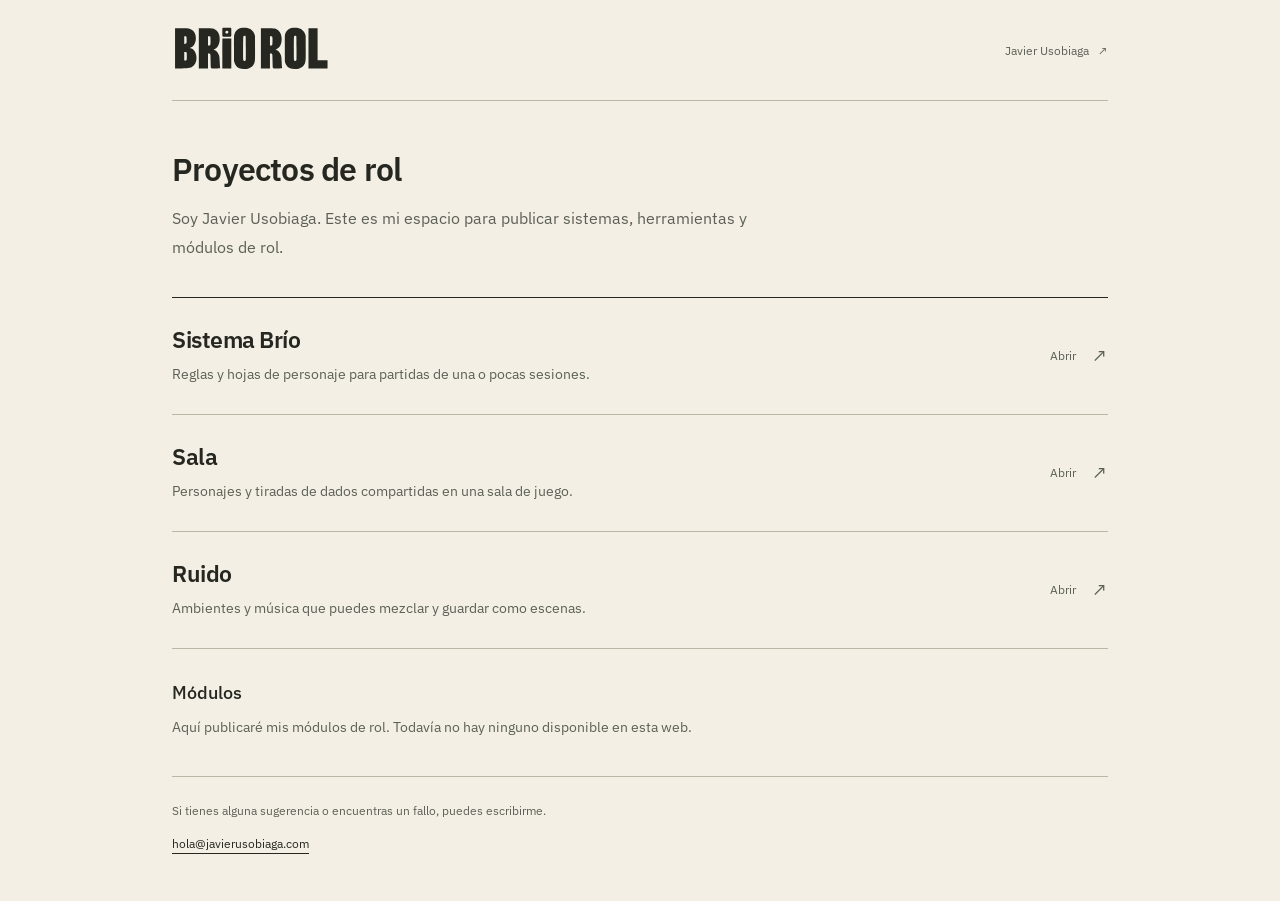
==== index.html @ 76bad71b "Simplify project landing and show Sistema rules design" ====
<!doctype html>
<html lang="es"><head><meta charset="utf-8"><meta name="viewport" content="width=device-width,initial-scale=1"><meta name="description" content="Los proyectos de rol de Javier Usobiaga: Sistema Brío, Sala, Ruido y futuros módulos."><meta name="theme-color" content="#f3efe4"><title>Brío Rol — Proyectos de Javier Usobiaga</title><link rel="icon" href="assets/mark.svg"><link rel="stylesheet" href="assets/styles.css"><link rel="stylesheet" href="assets/landing.css"></head>
<body><a class="skip-link" href="#contenido">Saltar al contenido</a><div class="directory-shell">
<header class="directory-header"><a href="./" aria-label="Brío Rol, inicio"><img src="assets/briorol.svg" alt="Brío Rol" width="156" height="52"></a><a href="https://javierusobiaga.com/">Javier Usobiaga <span aria-hidden="true">↗</span></a></header>
<main id="contenido"><div class="directory-intro"><h1>Proyectos de rol</h1><p>Soy Javier Usobiaga. Este es mi espacio para publicar sistemas, herramientas y módulos de rol.</p></div>
<ul class="project-index" aria-label="Proyectos disponibles">
<li><a href="https://sistemabrio.com/"><div><h2>Sistema Brío</h2><p>Reglas y hojas de personaje para partidas de una o pocas sesiones.</p></div><span class="directory-open">Abrir <span aria-hidden="true">↗</span></span></a></li>
<li><a href="https://online.sistemabrio.com/"><div><h2>Sala</h2><p>Personajes y tiradas de dados compartidas en una sala de juego.</p></div><span class="directory-open">Abrir <span aria-hidden="true">↗</span></span></a></li>
<li><a href="https://ruido.briorol.com/"><div><h2>Ruido</h2><p>Ambientes y música que puedes mezclar y guardar como escenas.</p></div><span class="directory-open">Abrir <span aria-hidden="true">↗</span></span></a></li>
</ul>
<section class="directory-modules" aria-labelledby="modules-title"><h2 id="modules-title">Módulos</h2><p>Aquí publicaré mis módulos de rol. Todavía no hay ninguno disponible en esta web.</p></section>
</main><footer class="directory-footer"><p>Si tienes alguna sugerencia o encuentras un fallo, puedes escribirme.</p><a href="mailto:hola@javierusobiaga.com">hola@javierusobiaga.com</a></footer>
</div></body></html>
---- assets/styles.css ----
@font-face{font-family:Barlow Condensed;src:url('./fonts/BarlowCondensed-Bold.ttf') format('truetype');font-weight:700;font-style:normal;font-display:swap}
@font-face{font-family:IBM Plex Sans;src:url('./fonts/IBMPlexSans-Variable.ttf') format('truetype');font-weight:100 900;font-style:normal;font-display:swap}
:root{--paper:#f3efe4;--ink:#252720;--muted:#5c6056;--accent:#b43824;--line:#b8b8a7;--green:#e1e5d9;--rose:#eedbd0;--gold:#e9d9ae;--font-text:'IBM Plex Sans',Arial,sans-serif;--font-display:'Barlow Condensed','Arial Narrow',sans-serif}
*{box-sizing:border-box}html{scroll-behavior:smooth;scroll-padding-top:24px}body{margin:0;background:var(--paper);color:var(--ink);font-family:var(--font-text);font-size:16px;line-height:1.6;-webkit-font-smoothing:antialiased}a{color:inherit;text-decoration-thickness:1px;text-underline-offset:5px}a:hover{color:var(--accent)}a:focus-visible,button:focus-visible{outline:3px solid var(--accent);outline-offset:5px}img{max-width:100%;height:auto;display:block}button{font:inherit}h1,h2,h3,p,figure,ul{margin:0}h1,h2,h3{font-family:var(--font-display);font-weight:700;line-height:1.1}section[id]{scroll-margin-top:20px}.site-shell{max-width:1440px;margin:auto;padding:0 64px}.skip-link{position:fixed;top:8px;left:16px;transform:translateY(-180%);background:var(--ink);color:var(--paper);padding:12px 20px;z-index:10}.skip-link:focus{transform:translateY(0)}.eyebrow{font-size:11px;line-height:1.5;font-weight:600;letter-spacing:.11em;text-transform:uppercase}.text-link{display:inline-flex;align-items:center;justify-content:space-between;gap:24px;min-height:44px;font-size:14px;font-weight:500;text-decoration:none;border-bottom:1px solid currentColor;padding:5px 0}.text-link span{font-size:22px;line-height:1}.site-footer{display:flex;align-items:center;gap:24px;padding:23px 0 30px;border-top:1px solid var(--ink);font-size:11px;color:var(--muted)}.site-footer>a:last-child{margin-left:auto;text-decoration:none}.site-footer>a:last-child:hover{text-decoration:underline}
@media(max-width:1100px){.site-shell{padding:0 38px}}
@media(max-width:760px){.site-shell{padding:0 22px}.eyebrow{font-size:10px}.site-footer{flex-wrap:wrap;gap:12px 18px;padding-bottom:24px}.site-footer>a:last-child{margin-left:0;width:100%;padding:4px 0;font-size:10px}}
@media(prefers-reduced-motion:reduce){html{scroll-behavior:auto}}
@media print{body{background:white}.site-shell{padding:0}.site-footer{break-inside:avoid}}
---- assets/landing.css ----
.directory-shell{max-width:1032px;padding:0 48px;margin:auto}.directory-header{display:flex;justify-content:space-between;align-items:center;gap:25px;padding:24px 0;border-bottom:1px solid var(--line)}.directory-header>a{display:flex;align-items:center;min-height:44px;gap:9px;font-size:12px;text-decoration:none}.directory-header img{width:156px;height:auto}.directory-header>a:last-child{color:var(--muted)}.directory-header>a:hover{color:var(--accent)}.directory-intro{padding:48px 0 35px}.directory-intro h1{font-family:var(--font-text);font-size:32px;font-weight:600;line-height:1.25;letter-spacing:-.025em}.directory-intro p{font-size:16px;line-height:1.8;max-width:610px;margin-top:15px;color:var(--muted)}.project-index{list-style:none;padding:0;border-top:1px solid var(--ink)}.project-index li{border-bottom:1px solid var(--line)}.project-index a{display:flex;align-items:center;justify-content:space-between;gap:36px;padding:27px 0;text-decoration:none}.project-index h2{font-family:var(--font-text);font-size:23px;font-weight:600;line-height:1.3;letter-spacing:-.02em}.project-index p{font-size:14px;line-height:1.8;color:var(--muted);margin-top:7px;max-width:660px}.directory-open{flex:none;display:inline-flex;align-items:center;gap:16px;font-size:12px;color:var(--muted)}.directory-open>span{font-size:19px}.project-index a:hover h2{text-decoration:underline;text-underline-offset:5px}.directory-modules{padding:31px 0 36px}.directory-modules h2{font-family:var(--font-text);font-size:18px;font-weight:500;line-height:1.4}.directory-modules p{font-size:14px;line-height:1.8;color:var(--muted);margin-top:10px;max-width:600px}.directory-footer{padding:23px 0 35px;border-top:1px solid var(--line);font-size:12px;line-height:1.8;color:var(--muted)}.directory-footer a{display:inline-flex;align-items:center;min-height:44px;color:var(--ink)}
@media(max-width:760px){.directory-shell{padding:0 23px}.directory-header{padding:17px 0;gap:16px}.directory-header img{width:132px}.directory-header>a:last-child{font-size:10px;gap:5px}.directory-intro{padding:32px 0 27px}.directory-intro h1{font-size:29px}.directory-intro p{font-size:15px;line-height:1.75;margin-top:12px}.project-index a{gap:18px;padding:24px 0}.project-index h2{font-size:22px}.project-index p{font-size:13px;line-height:1.75}.directory-open{gap:0}.directory-open>span{display:none}.directory-modules{padding:26px 0 28px}.directory-modules h2{font-size:17px}.directory-modules p{font-size:13px}.directory-footer{font-size:11px;padding-bottom:25px}}
@media(max-width:350px){.directory-shell{padding:0 18px}.directory-header img{width:119px}.directory-header>a:last-child{font-size:9px}.directory-intro h1{font-size:27px}}
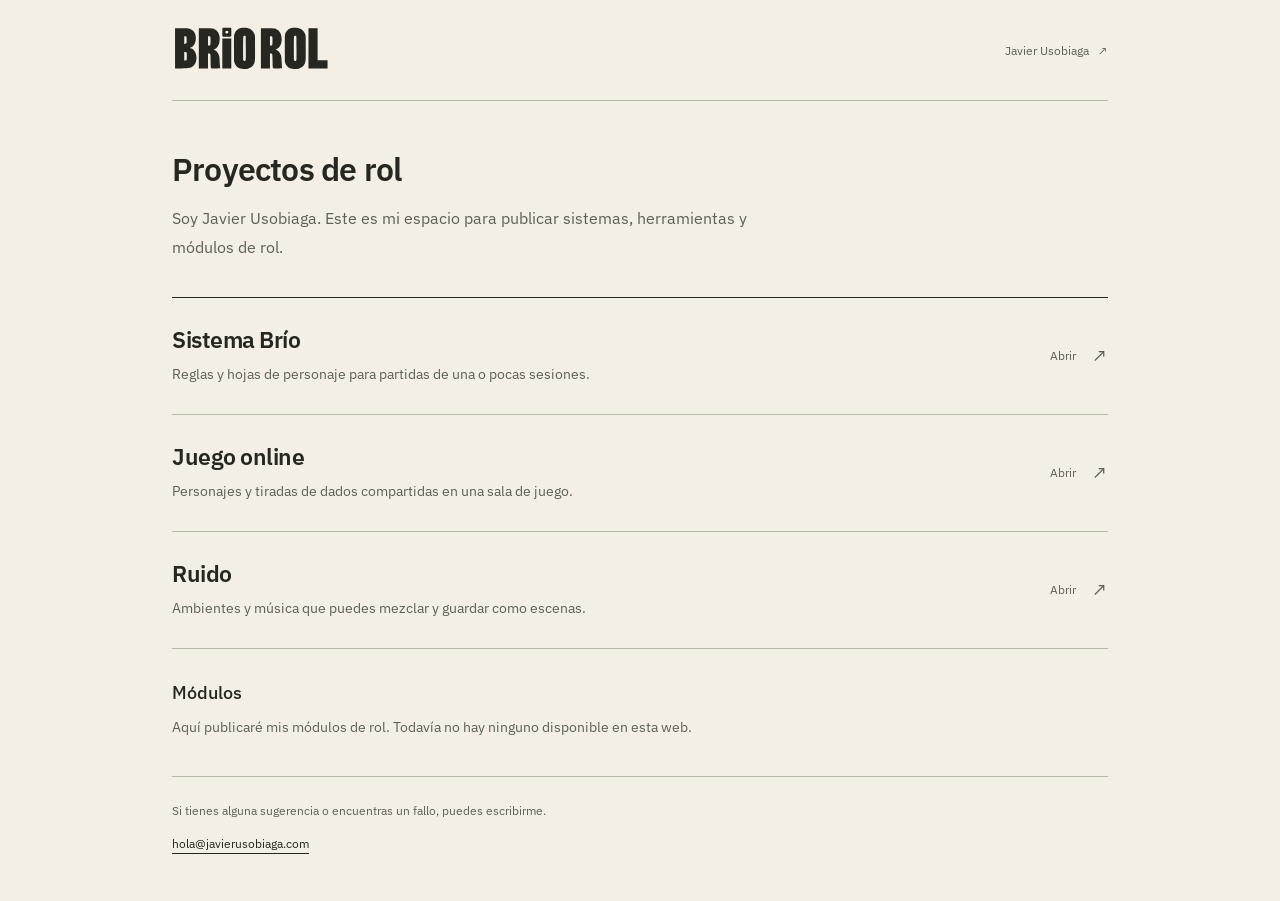
==== commit 2f5a098c: "Publish temporary Brío Rol project landing" ====
--- a/index.html
+++ b/index.html
@@ -1,11 +1,11 @@
 <!doctype html>
-<html lang="es"><head><meta charset="utf-8"><meta name="viewport" content="width=device-width,initial-scale=1"><meta name="description" content="Los proyectos de rol de Javier Usobiaga: Sistema Brío, Sala, Ruido y futuros módulos."><meta name="theme-color" content="#f3efe4"><title>Brío Rol — Proyectos de Javier Usobiaga</title><link rel="icon" href="assets/mark.svg"><link rel="stylesheet" href="assets/styles.css"><link rel="stylesheet" href="assets/landing.css"></head>
+<html lang="es"><head><meta charset="utf-8"><meta name="viewport" content="width=device-width,initial-scale=1"><meta name="description" content="Los proyectos de rol de Javier Usobiaga: Sistema Brío, juego online, Ruido y futuros módulos."><link rel="canonical" href="https://briorol.com/"><meta name="theme-color" content="#f3efe4"><title>Brío Rol — Proyectos de Javier Usobiaga</title><link rel="icon" href="assets/mark.svg"><link rel="stylesheet" href="assets/styles.css"><link rel="stylesheet" href="assets/landing.css"></head>
 <body><a class="skip-link" href="#contenido">Saltar al contenido</a><div class="directory-shell">
 <header class="directory-header"><a href="./" aria-label="Brío Rol, inicio"><img src="assets/briorol.svg" alt="Brío Rol" width="156" height="52"></a><a href="https://javierusobiaga.com/">Javier Usobiaga <span aria-hidden="true">↗</span></a></header>
 <main id="contenido"><div class="directory-intro"><h1>Proyectos de rol</h1><p>Soy Javier Usobiaga. Este es mi espacio para publicar sistemas, herramientas y módulos de rol.</p></div>
 <ul class="project-index" aria-label="Proyectos disponibles">
 <li><a href="https://sistemabrio.com/"><div><h2>Sistema Brío</h2><p>Reglas y hojas de personaje para partidas de una o pocas sesiones.</p></div><span class="directory-open">Abrir <span aria-hidden="true">↗</span></span></a></li>
-<li><a href="https://online.sistemabrio.com/"><div><h2>Sala</h2><p>Personajes y tiradas de dados compartidas en una sala de juego.</p></div><span class="directory-open">Abrir <span aria-hidden="true">↗</span></span></a></li>
+<li><a href="https://online.sistemabrio.com/"><div><h2>Juego online</h2><p>Personajes y tiradas de dados compartidas en una sala de juego.</p></div><span class="directory-open">Abrir <span aria-hidden="true">↗</span></span></a></li>
 <li><a href="https://ruido.briorol.com/"><div><h2>Ruido</h2><p>Ambientes y música que puedes mezclar y guardar como escenas.</p></div><span class="directory-open">Abrir <span aria-hidden="true">↗</span></span></a></li>
 </ul>
 <section class="directory-modules" aria-labelledby="modules-title"><h2 id="modules-title">Módulos</h2><p>Aquí publicaré mis módulos de rol. Todavía no hay ninguno disponible en esta web.</p></section>
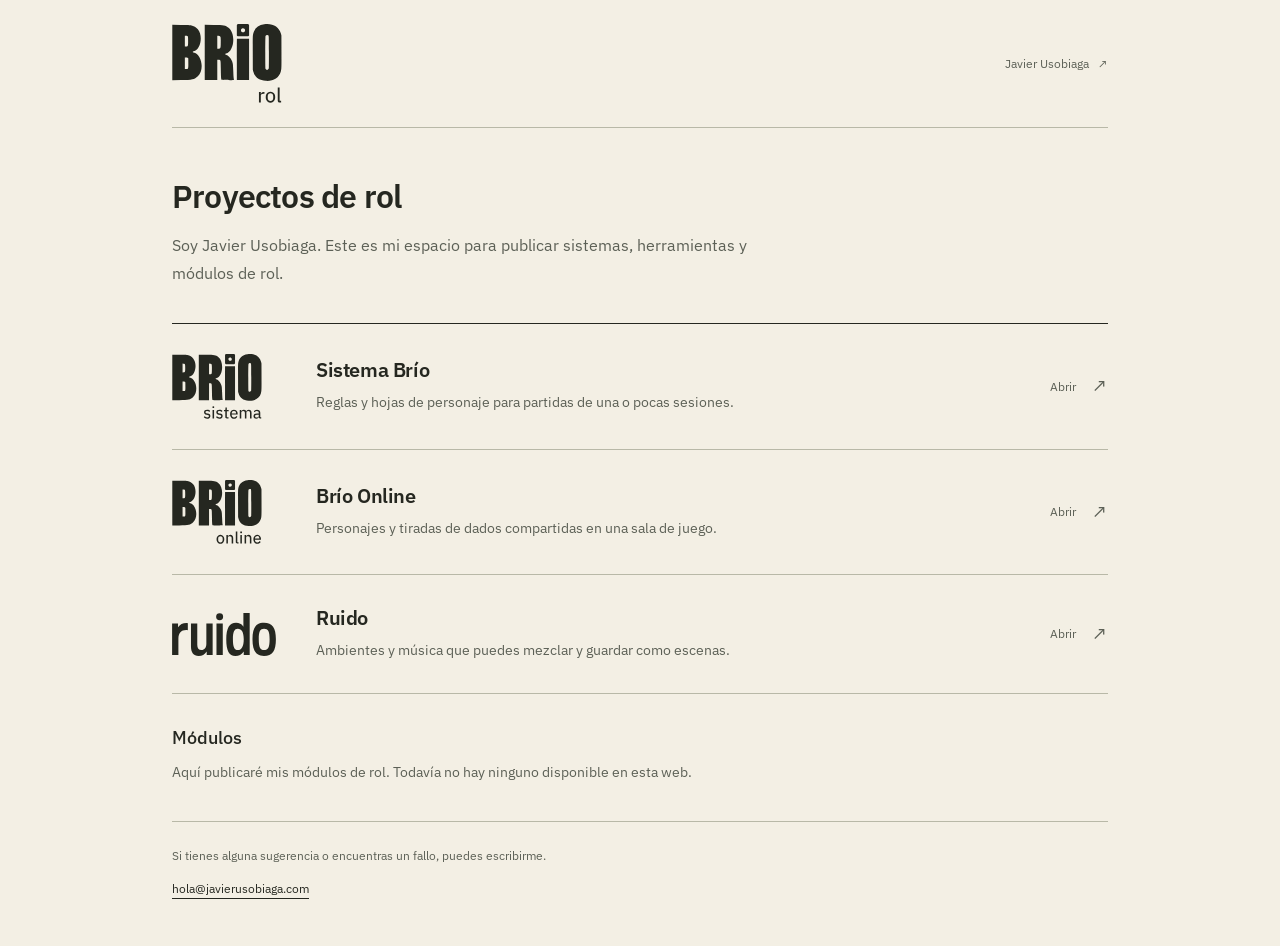
==== commit cc3f9f66: "Apply Brío family logos to the project directory" ====
--- a/index.html
+++ b/index.html
@@ -1,12 +1,12 @@
 <!doctype html>
 <html lang="es"><head><meta charset="utf-8"><meta name="viewport" content="width=device-width,initial-scale=1"><meta name="description" content="Los proyectos de rol de Javier Usobiaga: Sistema Brío, juego online, Ruido y futuros módulos."><link rel="canonical" href="https://briorol.com/"><meta name="theme-color" content="#f3efe4"><title>Brío Rol — Proyectos de Javier Usobiaga</title><link rel="icon" href="assets/mark.svg"><link rel="stylesheet" href="assets/styles.css"><link rel="stylesheet" href="assets/landing.css"></head>
 <body><a class="skip-link" href="#contenido">Saltar al contenido</a><div class="directory-shell">
-<header class="directory-header"><a href="./" aria-label="Brío Rol, inicio"><img src="assets/briorol.svg" alt="Brío Rol" width="156" height="52"></a><a href="https://javierusobiaga.com/">Javier Usobiaga <span aria-hidden="true">↗</span></a></header>
+<header class="directory-header"><a href="./" aria-label="Brío Rol, inicio"><img src="assets/brio-rol.svg" alt="Brío Rol" width="110" height="79"></a><a href="https://javierusobiaga.com/">Javier Usobiaga <span aria-hidden="true">↗</span></a></header>
 <main id="contenido"><div class="directory-intro"><h1>Proyectos de rol</h1><p>Soy Javier Usobiaga. Este es mi espacio para publicar sistemas, herramientas y módulos de rol.</p></div>
 <ul class="project-index" aria-label="Proyectos disponibles">
-<li><a href="https://sistemabrio.com/"><div><h2>Sistema Brío</h2><p>Reglas y hojas de personaje para partidas de una o pocas sesiones.</p></div><span class="directory-open">Abrir <span aria-hidden="true">↗</span></span></a></li>
-<li><a href="https://online.sistemabrio.com/"><div><h2>Juego online</h2><p>Personajes y tiradas de dados compartidas en una sala de juego.</p></div><span class="directory-open">Abrir <span aria-hidden="true">↗</span></span></a></li>
-<li><a href="https://ruido.briorol.com/"><div><h2>Ruido</h2><p>Ambientes y música que puedes mezclar y guardar como escenas.</p></div><span class="directory-open">Abrir <span aria-hidden="true">↗</span></span></a></li>
+<li><a href="https://sistema.briorol.com/"><img class="project-logo project-logo--brio" src="assets/brio-sistema.svg" alt="" width="100" height="72"><div><h2>Sistema Brío</h2><p>Reglas y hojas de personaje para partidas de una o pocas sesiones.</p></div><span class="directory-open">Abrir <span aria-hidden="true">↗</span></span></a></li>
+<li><a href="https://online.briorol.com/"><img class="project-logo project-logo--brio" src="assets/brio-online.svg" alt="" width="100" height="72"><div><h2>Brío Online</h2><p>Personajes y tiradas de dados compartidas en una sala de juego.</p></div><span class="directory-open">Abrir <span aria-hidden="true">↗</span></span></a></li>
+<li><a href="https://ruido.briorol.com/"><img class="project-logo project-logo--ruido" src="assets/ruido.svg" alt="" width="100" height="40"><div><h2>Ruido</h2><p>Ambientes y música que puedes mezclar y guardar como escenas.</p></div><span class="directory-open">Abrir <span aria-hidden="true">↗</span></span></a></li>
 </ul>
 <section class="directory-modules" aria-labelledby="modules-title"><h2 id="modules-title">Módulos</h2><p>Aquí publicaré mis módulos de rol. Todavía no hay ninguno disponible en esta web.</p></section>
 </main><footer class="directory-footer"><p>Si tienes alguna sugerencia o encuentras un fallo, puedes escribirme.</p><a href="mailto:hola@javierusobiaga.com">hola@javierusobiaga.com</a></footer>
--- a/assets/landing.css
+++ b/assets/landing.css
@@ -1,3 +1,11 @@
-.directory-shell{max-width:1032px;padding:0 48px;margin:auto}.directory-header{display:flex;justify-content:space-between;align-items:center;gap:25px;padding:24px 0;border-bottom:1px solid var(--line)}.directory-header>a{display:flex;align-items:center;min-height:44px;gap:9px;font-size:12px;text-decoration:none}.directory-header img{width:156px;height:auto}.directory-header>a:last-child{color:var(--muted)}.directory-header>a:hover{color:var(--accent)}.directory-intro{padding:48px 0 35px}.directory-intro h1{font-family:var(--font-text);font-size:32px;font-weight:600;line-height:1.25;letter-spacing:-.025em}.directory-intro p{font-size:16px;line-height:1.8;max-width:610px;margin-top:15px;color:var(--muted)}.project-index{list-style:none;padding:0;border-top:1px solid var(--ink)}.project-index li{border-bottom:1px solid var(--line)}.project-index a{display:flex;align-items:center;justify-content:space-between;gap:36px;padding:27px 0;text-decoration:none}.project-index h2{font-family:var(--font-text);font-size:23px;font-weight:600;line-height:1.3;letter-spacing:-.02em}.project-index p{font-size:14px;line-height:1.8;color:var(--muted);margin-top:7px;max-width:660px}.directory-open{flex:none;display:inline-flex;align-items:center;gap:16px;font-size:12px;color:var(--muted)}.directory-open>span{font-size:19px}.project-index a:hover h2{text-decoration:underline;text-underline-offset:5px}.directory-modules{padding:31px 0 36px}.directory-modules h2{font-family:var(--font-text);font-size:18px;font-weight:500;line-height:1.4}.directory-modules p{font-size:14px;line-height:1.8;color:var(--muted);margin-top:10px;max-width:600px}.directory-footer{padding:23px 0 35px;border-top:1px solid var(--line);font-size:12px;line-height:1.8;color:var(--muted)}.directory-footer a{display:inline-flex;align-items:center;min-height:44px;color:var(--ink)}
-@media(max-width:760px){.directory-shell{padding:0 23px}.directory-header{padding:17px 0;gap:16px}.directory-header img{width:132px}.directory-header>a:last-child{font-size:10px;gap:5px}.directory-intro{padding:32px 0 27px}.directory-intro h1{font-size:29px}.directory-intro p{font-size:15px;line-height:1.75;margin-top:12px}.project-index a{gap:18px;padding:24px 0}.project-index h2{font-size:22px}.project-index p{font-size:13px;line-height:1.75}.directory-open{gap:0}.directory-open>span{display:none}.directory-modules{padding:26px 0 28px}.directory-modules h2{font-size:17px}.directory-modules p{font-size:13px}.directory-footer{font-size:11px;padding-bottom:25px}}
-@media(max-width:350px){.directory-shell{padding:0 18px}.directory-header img{width:119px}.directory-header>a:last-child{font-size:9px}.directory-intro h1{font-size:27px}}
+.directory-shell{max-width:1032px;padding:0 48px;margin:auto}.directory-header{display:flex;justify-content:space-between;align-items:center;gap:25px;padding:24px 0;border-bottom:1px solid var(--line)}.directory-header>a{display:flex;align-items:center;min-height:44px;gap:9px;font-size:12px;text-decoration:none}.directory-header img{width:110px;height:auto}.directory-header>a:last-child{color:var(--muted)}.directory-header>a:hover{color:var(--accent)}.directory-intro{padding:48px 0 35px}.directory-intro h1{font-family:var(--font-text);font-size:32px;font-weight:600;line-height:1.25;letter-spacing:-.025em}.directory-intro p{font-size:16px;line-height:1.8;max-width:610px;margin-top:15px;color:var(--muted)}.project-index{list-style:none;padding:0;border-top:1px solid var(--ink)}.project-index li{border-bottom:1px solid var(--line)}.project-index a{display:flex;align-items:center;justify-content:space-between;gap:36px;padding:27px 0;text-decoration:none}.project-index h2{font-family:var(--font-text);font-size:23px;font-weight:600;line-height:1.3;letter-spacing:-.02em}.project-index p{font-size:14px;line-height:1.8;color:var(--muted);margin-top:7px;max-width:660px}.directory-open{flex:none;display:inline-flex;align-items:center;gap:16px;font-size:12px;color:var(--muted)}.directory-open>span{font-size:19px}.project-index a:hover h2{text-decoration:underline;text-underline-offset:5px}.directory-modules{padding:31px 0 36px}.directory-modules h2{font-family:var(--font-text);font-size:18px;font-weight:500;line-height:1.4}.directory-modules p{font-size:14px;line-height:1.8;color:var(--muted);margin-top:10px;max-width:600px}.directory-footer{padding:23px 0 35px;border-top:1px solid var(--line);font-size:12px;line-height:1.8;color:var(--muted)}.directory-footer a{display:inline-flex;align-items:center;min-height:44px;color:var(--ink)}
+@media(max-width:760px){.directory-shell{padding:0 23px}.directory-header{padding:17px 0;gap:16px}.directory-header img{width:90px}.directory-header>a:last-child{font-size:10px;gap:5px}.directory-intro{padding:32px 0 27px}.directory-intro h1{font-size:29px}.directory-intro p{font-size:15px;line-height:1.75;margin-top:12px}.project-index a{gap:18px;padding:24px 0}.project-index h2{font-size:22px}.project-index p{font-size:13px;line-height:1.75}.directory-open{gap:0}.directory-open>span{display:none}.directory-modules{padding:26px 0 28px}.directory-modules h2{font-size:17px}.directory-modules p{font-size:13px}.directory-footer{font-size:11px;padding-bottom:25px}}
+@media(max-width:350px){.directory-shell{padding:0 18px}.directory-header img{width:82px}.directory-header>a:last-child{font-size:9px}.directory-intro h1{font-size:27px}}
+
+/* Shared family masters, presented at an optical rather than equal bounding-box size. */
+.project-index a{display:grid;grid-template-columns:112px minmax(0,1fr) auto;column-gap:32px;padding:30px 0}
+.project-logo{width:90px;height:auto;max-height:72px;object-fit:contain;object-position:left center}
+.project-logo--ruido{width:104px}
+.project-index h2{font-size:20px}
+@media(max-width:760px){.project-index a{grid-template-columns:80px minmax(0,1fr);gap:18px;padding:25px 0}.project-logo{width:72px;max-height:56px}.project-logo--ruido{width:80px}.directory-open{display:none}.project-index h2{font-size:19px}.project-index p{font-size:14px}}
+@media(max-width:350px){.project-index a{grid-template-columns:64px minmax(0,1fr);gap:14px}.project-logo{width:60px}.project-logo--ruido{width:64px}}
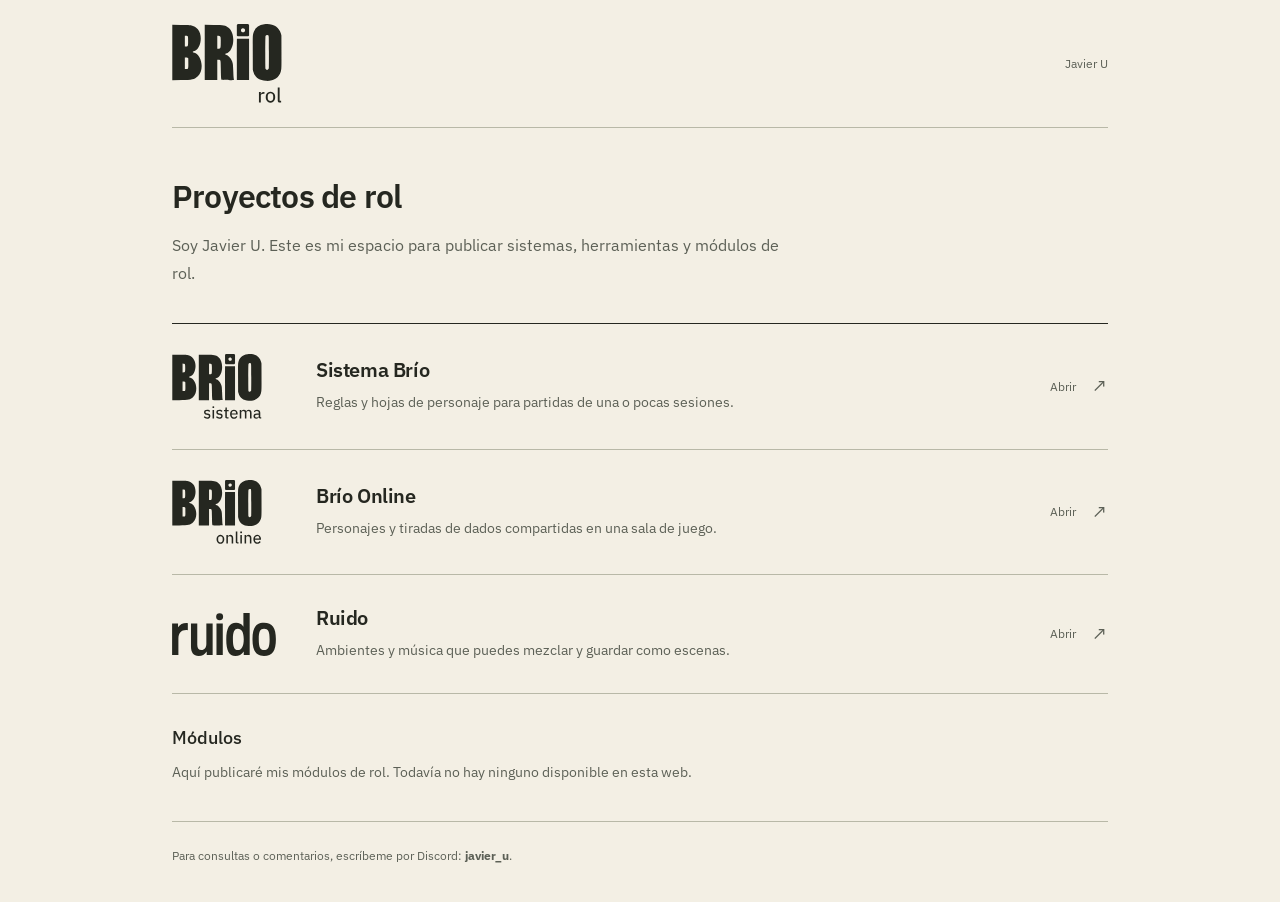
==== commit dba65bf3: "Use Javier U and Discord for public authorship" ====
--- a/index.html
+++ b/index.html
@@ -1,13 +1,13 @@
 <!doctype html>
-<html lang="es"><head><meta charset="utf-8"><meta name="viewport" content="width=device-width,initial-scale=1"><meta name="description" content="Los proyectos de rol de Javier Usobiaga: Sistema Brío, juego online, Ruido y futuros módulos."><link rel="canonical" href="https://briorol.com/"><meta name="theme-color" content="#f3efe4"><title>Brío Rol — Proyectos de Javier Usobiaga</title><link rel="icon" href="assets/mark.svg"><link rel="stylesheet" href="assets/styles.css"><link rel="stylesheet" href="assets/landing.css"></head>
+<html lang="es"><head><meta charset="utf-8"><meta name="viewport" content="width=device-width,initial-scale=1"><meta name="description" content="Los proyectos de rol de Javier U: Sistema Brío, juego online, Ruido y futuros módulos."><link rel="canonical" href="https://briorol.com/"><meta name="theme-color" content="#f3efe4"><title>Brío Rol — Proyectos de Javier U</title><link rel="icon" href="assets/mark.svg"><link rel="stylesheet" href="assets/styles.css"><link rel="stylesheet" href="assets/landing.css"></head>
 <body><a class="skip-link" href="#contenido">Saltar al contenido</a><div class="directory-shell">
-<header class="directory-header"><a href="./" aria-label="Brío Rol, inicio"><img src="assets/brio-rol.svg" alt="Brío Rol" width="110" height="79"></a><a href="https://javierusobiaga.com/">Javier Usobiaga <span aria-hidden="true">↗</span></a></header>
-<main id="contenido"><div class="directory-intro"><h1>Proyectos de rol</h1><p>Soy Javier Usobiaga. Este es mi espacio para publicar sistemas, herramientas y módulos de rol.</p></div>
+<header class="directory-header"><a href="./" aria-label="Brío Rol, inicio"><img src="assets/brio-rol.svg" alt="Brío Rol" width="110" height="79"></a><span class="directory-author">Javier U</span></header>
+<main id="contenido"><div class="directory-intro"><h1>Proyectos de rol</h1><p>Soy Javier U. Este es mi espacio para publicar sistemas, herramientas y módulos de rol.</p></div>
 <ul class="project-index" aria-label="Proyectos disponibles">
 <li><a href="https://sistema.briorol.com/"><img class="project-logo project-logo--brio" src="assets/brio-sistema.svg" alt="" width="100" height="72"><div><h2>Sistema Brío</h2><p>Reglas y hojas de personaje para partidas de una o pocas sesiones.</p></div><span class="directory-open">Abrir <span aria-hidden="true">↗</span></span></a></li>
 <li><a href="https://online.briorol.com/"><img class="project-logo project-logo--brio" src="assets/brio-online.svg" alt="" width="100" height="72"><div><h2>Brío Online</h2><p>Personajes y tiradas de dados compartidas en una sala de juego.</p></div><span class="directory-open">Abrir <span aria-hidden="true">↗</span></span></a></li>
 <li><a href="https://ruido.briorol.com/"><img class="project-logo project-logo--ruido" src="assets/ruido.svg" alt="" width="100" height="40"><div><h2>Ruido</h2><p>Ambientes y música que puedes mezclar y guardar como escenas.</p></div><span class="directory-open">Abrir <span aria-hidden="true">↗</span></span></a></li>
 </ul>
 <section class="directory-modules" aria-labelledby="modules-title"><h2 id="modules-title">Módulos</h2><p>Aquí publicaré mis módulos de rol. Todavía no hay ninguno disponible en esta web.</p></section>
-</main><footer class="directory-footer"><p>Si tienes alguna sugerencia o encuentras un fallo, puedes escribirme.</p><a href="mailto:hola@javierusobiaga.com">hola@javierusobiaga.com</a></footer>
+</main><footer class="directory-footer"><p>Para consultas o comentarios, escríbeme por Discord: <strong>javier_u</strong>.</p></footer>
 </div></body></html>
--- a/assets/landing.css
+++ b/assets/landing.css
@@ -9,3 +9,5 @@
 .project-index h2{font-size:20px}
 @media(max-width:760px){.project-index a{grid-template-columns:80px minmax(0,1fr);gap:18px;padding:25px 0}.project-logo{width:72px;max-height:56px}.project-logo--ruido{width:80px}.directory-open{display:none}.project-index h2{font-size:19px}.project-index p{font-size:14px}}
 @media(max-width:350px){.project-index a{grid-template-columns:64px minmax(0,1fr);gap:14px}.project-logo{width:60px}.project-logo--ruido{width:64px}}
+
+.directory-author{font-size:12px;color:var(--muted)}
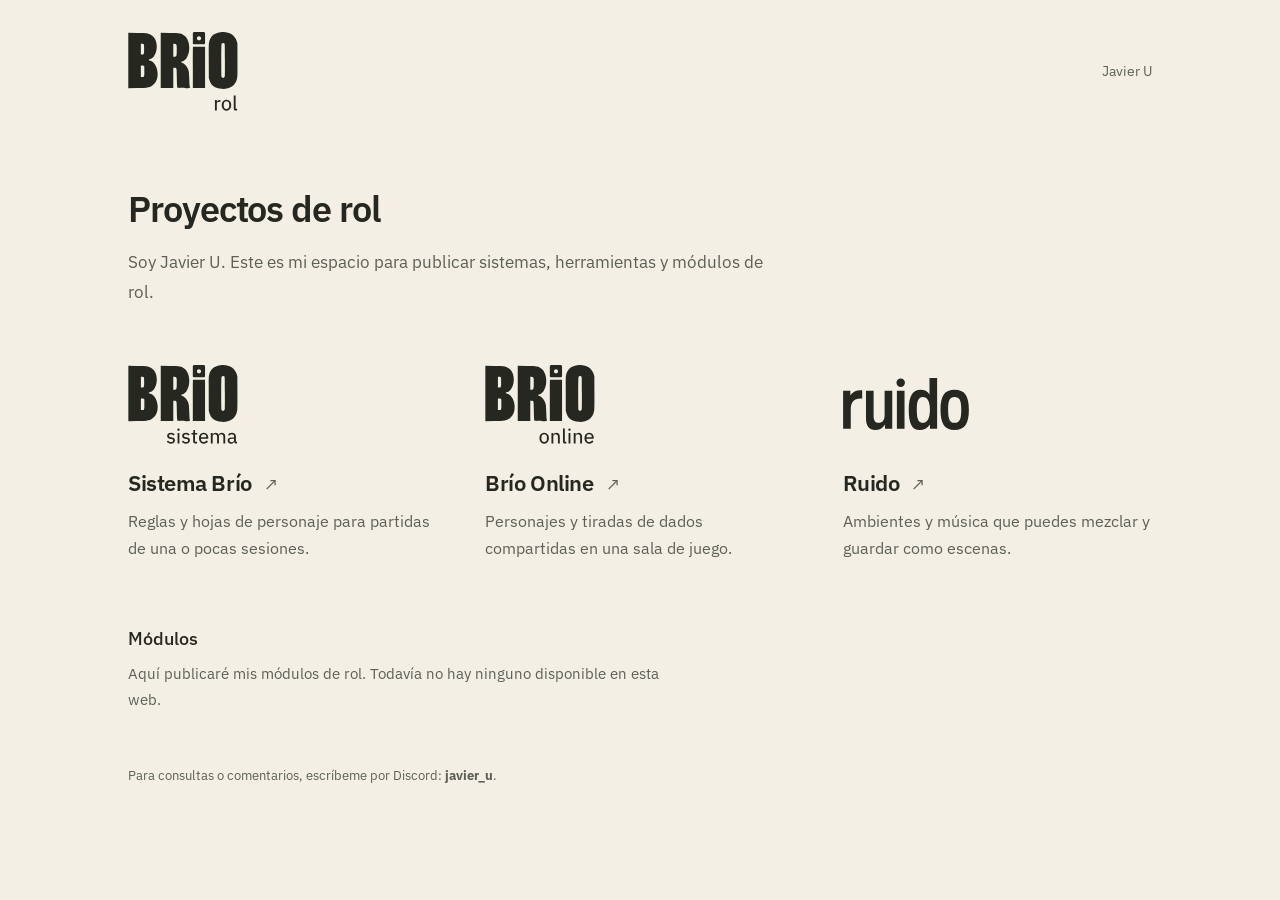
==== commit a0bcdde8: "Open up the project directory layout and remove repeated borders" ====
--- a/index.html
+++ b/index.html
@@ -4,9 +4,9 @@
 <header class="directory-header"><a href="./" aria-label="Brío Rol, inicio"><img src="assets/brio-rol.svg" alt="Brío Rol" width="110" height="79"></a><span class="directory-author">Javier U</span></header>
 <main id="contenido"><div class="directory-intro"><h1>Proyectos de rol</h1><p>Soy Javier U. Este es mi espacio para publicar sistemas, herramientas y módulos de rol.</p></div>
 <ul class="project-index" aria-label="Proyectos disponibles">
-<li><a href="https://sistema.briorol.com/"><img class="project-logo project-logo--brio" src="assets/brio-sistema.svg" alt="" width="100" height="72"><div><h2>Sistema Brío</h2><p>Reglas y hojas de personaje para partidas de una o pocas sesiones.</p></div><span class="directory-open">Abrir <span aria-hidden="true">↗</span></span></a></li>
-<li><a href="https://online.briorol.com/"><img class="project-logo project-logo--brio" src="assets/brio-online.svg" alt="" width="100" height="72"><div><h2>Brío Online</h2><p>Personajes y tiradas de dados compartidas en una sala de juego.</p></div><span class="directory-open">Abrir <span aria-hidden="true">↗</span></span></a></li>
-<li><a href="https://ruido.briorol.com/"><img class="project-logo project-logo--ruido" src="assets/ruido.svg" alt="" width="100" height="40"><div><h2>Ruido</h2><p>Ambientes y música que puedes mezclar y guardar como escenas.</p></div><span class="directory-open">Abrir <span aria-hidden="true">↗</span></span></a></li>
+<li><a href="https://sistema.briorol.com/"><img class="project-logo project-logo--brio" src="assets/brio-sistema.svg" alt="" width="100" height="72"><div><h2>Sistema Brío <span class="project-arrow" aria-hidden="true">↗</span></h2><p>Reglas y hojas de personaje para partidas de una o pocas sesiones.</p></div></a></li>
+<li><a href="https://online.briorol.com/"><img class="project-logo project-logo--brio" src="assets/brio-online.svg" alt="" width="100" height="72"><div><h2>Brío Online <span class="project-arrow" aria-hidden="true">↗</span></h2><p>Personajes y tiradas de dados compartidas en una sala de juego.</p></div></a></li>
+<li><a href="https://ruido.briorol.com/"><img class="project-logo project-logo--ruido" src="assets/ruido.svg" alt="" width="100" height="40"><div><h2>Ruido <span class="project-arrow" aria-hidden="true">↗</span></h2><p>Ambientes y música que puedes mezclar y guardar como escenas.</p></div></a></li>
 </ul>
 <section class="directory-modules" aria-labelledby="modules-title"><h2 id="modules-title">Módulos</h2><p>Aquí publicaré mis módulos de rol. Todavía no hay ninguno disponible en esta web.</p></section>
 </main><footer class="directory-footer"><p>Para consultas o comentarios, escríbeme por Discord: <strong>javier_u</strong>.</p></footer>
--- a/assets/landing.css
+++ b/assets/landing.css
@@ -1,13 +1,46 @@
-.directory-shell{max-width:1032px;padding:0 48px;margin:auto}.directory-header{display:flex;justify-content:space-between;align-items:center;gap:25px;padding:24px 0;border-bottom:1px solid var(--line)}.directory-header>a{display:flex;align-items:center;min-height:44px;gap:9px;font-size:12px;text-decoration:none}.directory-header img{width:110px;height:auto}.directory-header>a:last-child{color:var(--muted)}.directory-header>a:hover{color:var(--accent)}.directory-intro{padding:48px 0 35px}.directory-intro h1{font-family:var(--font-text);font-size:32px;font-weight:600;line-height:1.25;letter-spacing:-.025em}.directory-intro p{font-size:16px;line-height:1.8;max-width:610px;margin-top:15px;color:var(--muted)}.project-index{list-style:none;padding:0;border-top:1px solid var(--ink)}.project-index li{border-bottom:1px solid var(--line)}.project-index a{display:flex;align-items:center;justify-content:space-between;gap:36px;padding:27px 0;text-decoration:none}.project-index h2{font-family:var(--font-text);font-size:23px;font-weight:600;line-height:1.3;letter-spacing:-.02em}.project-index p{font-size:14px;line-height:1.8;color:var(--muted);margin-top:7px;max-width:660px}.directory-open{flex:none;display:inline-flex;align-items:center;gap:16px;font-size:12px;color:var(--muted)}.directory-open>span{font-size:19px}.project-index a:hover h2{text-decoration:underline;text-underline-offset:5px}.directory-modules{padding:31px 0 36px}.directory-modules h2{font-family:var(--font-text);font-size:18px;font-weight:500;line-height:1.4}.directory-modules p{font-size:14px;line-height:1.8;color:var(--muted);margin-top:10px;max-width:600px}.directory-footer{padding:23px 0 35px;border-top:1px solid var(--line);font-size:12px;line-height:1.8;color:var(--muted)}.directory-footer a{display:inline-flex;align-items:center;min-height:44px;color:var(--ink)}
-@media(max-width:760px){.directory-shell{padding:0 23px}.directory-header{padding:17px 0;gap:16px}.directory-header img{width:90px}.directory-header>a:last-child{font-size:10px;gap:5px}.directory-intro{padding:32px 0 27px}.directory-intro h1{font-size:29px}.directory-intro p{font-size:15px;line-height:1.75;margin-top:12px}.project-index a{gap:18px;padding:24px 0}.project-index h2{font-size:22px}.project-index p{font-size:13px;line-height:1.75}.directory-open{gap:0}.directory-open>span{display:none}.directory-modules{padding:26px 0 28px}.directory-modules h2{font-size:17px}.directory-modules p{font-size:13px}.directory-footer{font-size:11px;padding-bottom:25px}}
-@media(max-width:350px){.directory-shell{padding:0 18px}.directory-header img{width:82px}.directory-header>a:last-child{font-size:9px}.directory-intro h1{font-size:27px}}
-
-/* Shared family masters, presented at an optical rather than equal bounding-box size. */
-.project-index a{display:grid;grid-template-columns:112px minmax(0,1fr) auto;column-gap:32px;padding:30px 0}
-.project-logo{width:90px;height:auto;max-height:72px;object-fit:contain;object-position:left center}
-.project-logo--ruido{width:104px}
-.project-index h2{font-size:20px}
-@media(max-width:760px){.project-index a{grid-template-columns:80px minmax(0,1fr);gap:18px;padding:25px 0}.project-logo{width:72px;max-height:56px}.project-logo--ruido{width:80px}.directory-open{display:none}.project-index h2{font-size:19px}.project-index p{font-size:14px}}
-@media(max-width:350px){.project-index a{grid-template-columns:64px minmax(0,1fr);gap:14px}.project-logo{width:60px}.project-logo--ruido{width:64px}}
-
-.directory-author{font-size:12px;color:var(--muted)}
+.directory-shell{max-width:1120px;padding:0 48px;margin:auto}
+.directory-header{display:flex;justify-content:space-between;align-items:center;gap:24px;padding:32px 0}
+.directory-header>a{display:flex;align-items:center;min-height:44px;text-decoration:none}
+.directory-header img{width:110px;height:auto}
+.directory-author{font-size:14px;color:var(--muted)}
+.directory-intro{padding:44px 0 56px;max-width:650px}
+.directory-intro h1{font-family:var(--font-text);font-size:36px;font-weight:600;line-height:1.2;letter-spacing:-.03em}
+.directory-intro p{font-size:17px;line-height:1.75;margin-top:18px;color:var(--muted)}
+.project-index{display:grid;grid-template-columns:repeat(3,minmax(0,1fr));gap:48px;list-style:none;padding:0}
+.project-index li{min-width:0}
+.project-index a{display:block;height:100%;text-decoration:none}
+.project-logo{display:block;width:110px;height:82px;object-fit:contain;object-position:left center;margin-bottom:24px}
+.project-logo--ruido{width:126px}
+.project-index h2{display:flex;align-items:baseline;gap:12px;font-family:var(--font-text);font-size:22px;font-weight:600;line-height:1.3;letter-spacing:-.02em}
+.project-arrow{font-size:18px;font-weight:400;color:var(--muted)}
+.project-index p{font-size:16px;line-height:1.7;color:var(--muted);margin-top:10px;max-width:32ch}
+.project-index a:hover h2{text-decoration:underline;text-underline-offset:5px}
+.project-index a:hover .project-arrow{color:var(--accent)}
+.directory-modules{padding:64px 0 0;max-width:560px}
+.directory-modules h2{font-family:var(--font-text);font-size:18px;font-weight:500;line-height:1.4}
+.directory-modules p{font-size:15px;line-height:1.7;color:var(--muted);margin-top:10px}
+.directory-footer{padding:52px 0 36px;font-size:13px;line-height:1.8;color:var(--muted)}
+@media(max-width:760px){
+ .directory-shell{padding:0 24px}
+ .directory-header{padding:24px 0}
+ .directory-header img{width:90px}
+ .directory-author{font-size:13px}
+ .directory-intro{padding:28px 0 40px}
+ .directory-intro h1{font-size:30px}
+ .directory-intro p{font-size:16px;margin-top:14px}
+ .project-index{grid-template-columns:1fr;gap:36px}
+ .project-index a{display:grid;grid-template-columns:86px minmax(0,1fr);gap:24px;align-items:start}
+ .project-logo{width:76px;height:62px;margin:3px 0 0}
+ .project-logo--ruido{width:86px}
+ .project-index h2{font-size:21px;gap:10px}
+ .project-index p{font-size:15px;line-height:1.7;margin-top:7px;max-width:38ch}
+ .directory-modules{padding-top:48px}
+ .directory-footer{padding-top:36px;padding-bottom:32px}
+}
+@media(max-width:360px){
+ .directory-shell{padding:0 20px}
+ .project-index a{grid-template-columns:68px minmax(0,1fr);gap:18px}
+ .project-logo{width:62px;height:52px}
+ .project-logo--ruido{width:68px}
+ .project-index h2{font-size:19px}
+}
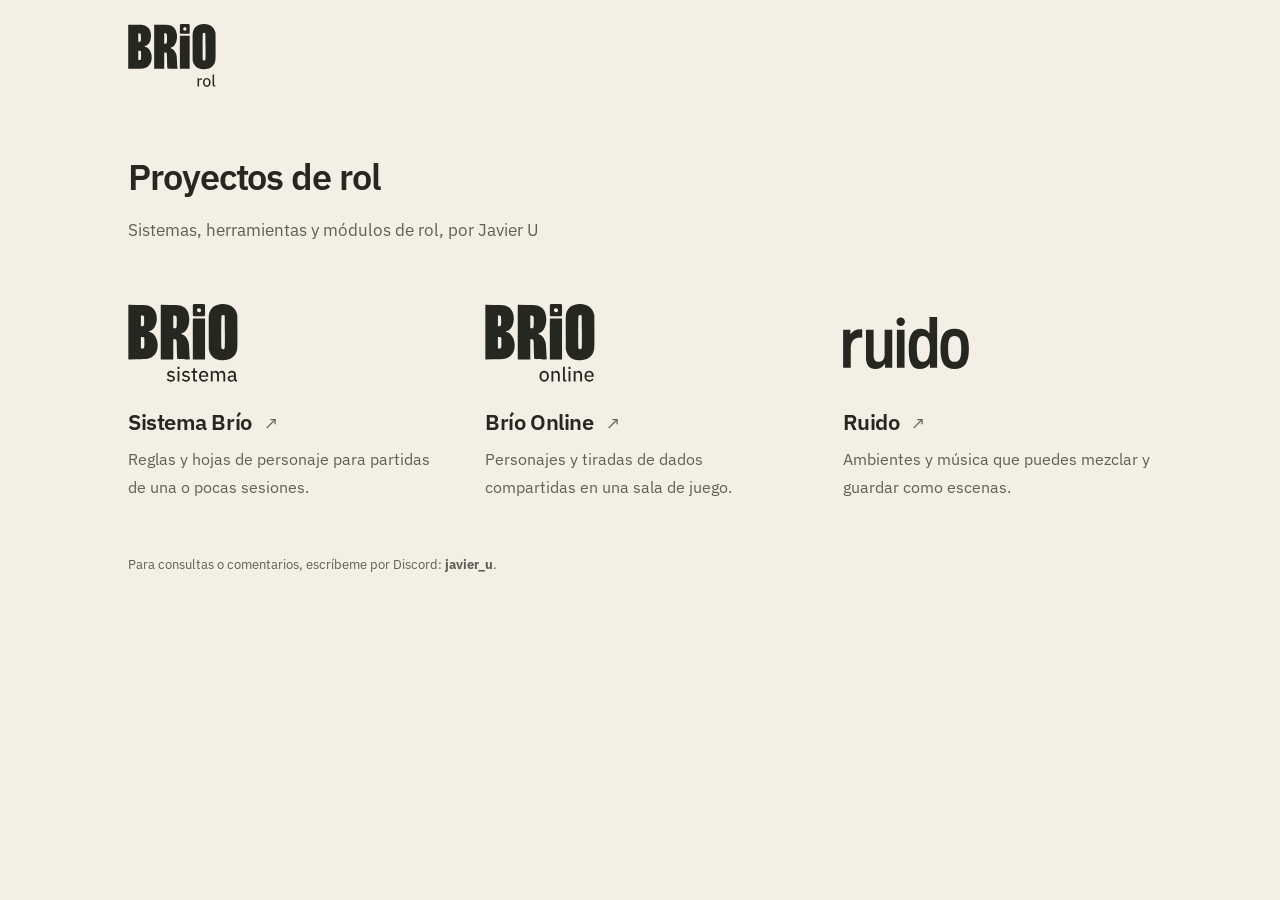
==== commit b0cb2995: "Simplify the directory introduction and remove empty sections" ====
--- a/index.html
+++ b/index.html
@@ -1,13 +1,12 @@
 <!doctype html>
-<html lang="es"><head><meta charset="utf-8"><meta name="viewport" content="width=device-width,initial-scale=1"><meta name="description" content="Los proyectos de rol de Javier U: Sistema Brío, juego online, Ruido y futuros módulos."><link rel="canonical" href="https://briorol.com/"><meta name="theme-color" content="#f3efe4"><title>Brío Rol — Proyectos de Javier U</title><link rel="icon" href="assets/mark.svg"><link rel="stylesheet" href="assets/styles.css"><link rel="stylesheet" href="assets/landing.css"></head>
+<html lang="es"><head><meta charset="utf-8"><meta name="viewport" content="width=device-width,initial-scale=1"><meta name="description" content="Sistemas, herramientas y módulos de rol, por Javier U."><link rel="canonical" href="https://briorol.com/"><meta name="theme-color" content="#f3efe4"><title>Brío Rol — Proyectos de Javier U</title><link rel="icon" href="assets/mark.svg"><link rel="stylesheet" href="assets/styles.css"><link rel="stylesheet" href="assets/landing.css"></head>
 <body><a class="skip-link" href="#contenido">Saltar al contenido</a><div class="directory-shell">
-<header class="directory-header"><a href="./" aria-label="Brío Rol, inicio"><img src="assets/brio-rol.svg" alt="Brío Rol" width="110" height="79"></a><span class="directory-author">Javier U</span></header>
-<main id="contenido"><div class="directory-intro"><h1>Proyectos de rol</h1><p>Soy Javier U. Este es mi espacio para publicar sistemas, herramientas y módulos de rol.</p></div>
+<header class="directory-header"><a href="./" aria-label="Brío Rol, inicio"><img src="assets/brio-rol.svg" alt="Brío Rol" width="110" height="79"></a></header>
+<main id="contenido"><div class="directory-intro"><h1>Proyectos de rol</h1><p>Sistemas, herramientas y módulos de rol, por Javier U</p></div>
 <ul class="project-index" aria-label="Proyectos disponibles">
 <li><a href="https://sistema.briorol.com/"><img class="project-logo project-logo--brio" src="assets/brio-sistema.svg" alt="" width="100" height="72"><div><h2>Sistema Brío <span class="project-arrow" aria-hidden="true">↗</span></h2><p>Reglas y hojas de personaje para partidas de una o pocas sesiones.</p></div></a></li>
 <li><a href="https://online.briorol.com/"><img class="project-logo project-logo--brio" src="assets/brio-online.svg" alt="" width="100" height="72"><div><h2>Brío Online <span class="project-arrow" aria-hidden="true">↗</span></h2><p>Personajes y tiradas de dados compartidas en una sala de juego.</p></div></a></li>
 <li><a href="https://ruido.briorol.com/"><img class="project-logo project-logo--ruido" src="assets/ruido.svg" alt="" width="100" height="40"><div><h2>Ruido <span class="project-arrow" aria-hidden="true">↗</span></h2><p>Ambientes y música que puedes mezclar y guardar como escenas.</p></div></a></li>
 </ul>
-<section class="directory-modules" aria-labelledby="modules-title"><h2 id="modules-title">Módulos</h2><p>Aquí publicaré mis módulos de rol. Todavía no hay ninguno disponible en esta web.</p></section>
 </main><footer class="directory-footer"><p>Para consultas o comentarios, escríbeme por Discord: <strong>javier_u</strong>.</p></footer>
 </div></body></html>
--- a/assets/landing.css
+++ b/assets/landing.css
@@ -1,8 +1,7 @@
 .directory-shell{max-width:1120px;padding:0 48px;margin:auto}
-.directory-header{display:flex;justify-content:space-between;align-items:center;gap:24px;padding:32px 0}
+.directory-header{display:flex;justify-content:space-between;align-items:center;gap:24px;padding:24px 0}
 .directory-header>a{display:flex;align-items:center;min-height:44px;text-decoration:none}
-.directory-header img{width:110px;height:auto}
-.directory-author{font-size:14px;color:var(--muted)}
+.directory-header img{width:88px;height:auto}
 .directory-intro{padding:44px 0 56px;max-width:650px}
 .directory-intro h1{font-family:var(--font-text);font-size:36px;font-weight:600;line-height:1.2;letter-spacing:-.03em}
 .directory-intro p{font-size:17px;line-height:1.75;margin-top:18px;color:var(--muted)}
@@ -16,16 +15,12 @@
 .project-index p{font-size:16px;line-height:1.7;color:var(--muted);margin-top:10px;max-width:32ch}
 .project-index a:hover h2{text-decoration:underline;text-underline-offset:5px}
 .project-index a:hover .project-arrow{color:var(--accent)}
-.directory-modules{padding:64px 0 0;max-width:560px}
-.directory-modules h2{font-family:var(--font-text);font-size:18px;font-weight:500;line-height:1.4}
-.directory-modules p{font-size:15px;line-height:1.7;color:var(--muted);margin-top:10px}
 .directory-footer{padding:52px 0 36px;font-size:13px;line-height:1.8;color:var(--muted)}
 @media(max-width:760px){
  .directory-shell{padding:0 24px}
- .directory-header{padding:24px 0}
- .directory-header img{width:90px}
- .directory-author{font-size:13px}
- .directory-intro{padding:28px 0 40px}
+ .directory-header{padding:20px 0}
+ .directory-header img{width:72px}
+  .directory-intro{padding:28px 0 40px}
  .directory-intro h1{font-size:30px}
  .directory-intro p{font-size:16px;margin-top:14px}
  .project-index{grid-template-columns:1fr;gap:36px}
@@ -34,8 +29,7 @@
  .project-logo--ruido{width:86px}
  .project-index h2{font-size:21px;gap:10px}
  .project-index p{font-size:15px;line-height:1.7;margin-top:7px;max-width:38ch}
- .directory-modules{padding-top:48px}
- .directory-footer{padding-top:36px;padding-bottom:32px}
+  .directory-footer{padding-top:36px;padding-bottom:32px}
 }
 @media(max-width:360px){
  .directory-shell{padding:0 20px}
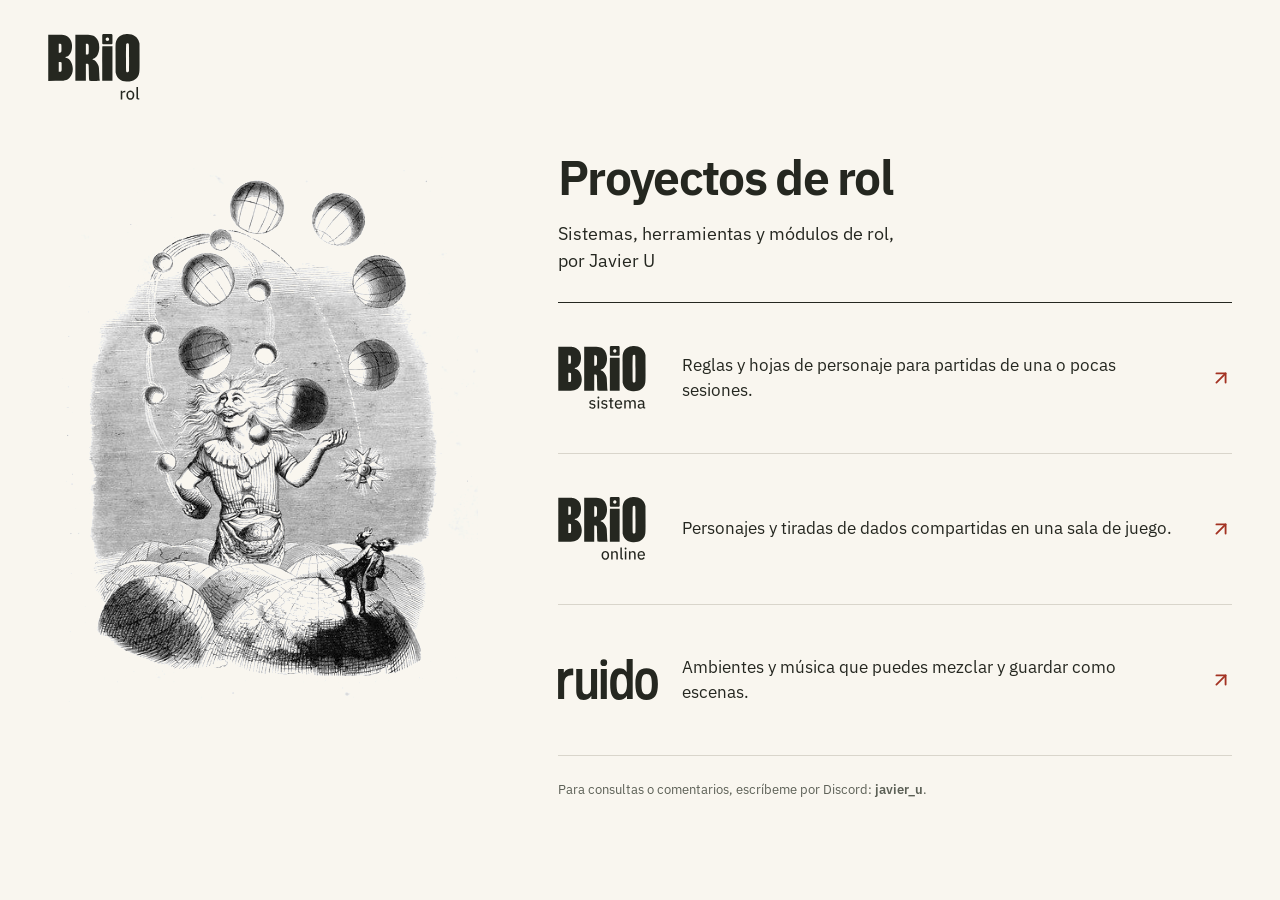
==== commit b4a6402f: "Adopt illustrated project directory with Grandville engraving" ====
--- a/index.html
+++ b/index.html
@@ -1,12 +1,3 @@
 <!doctype html>
-<html lang="es"><head><meta charset="utf-8"><meta name="viewport" content="width=device-width,initial-scale=1"><meta name="description" content="Sistemas, herramientas y módulos de rol, por Javier U."><link rel="canonical" href="https://briorol.com/"><meta name="theme-color" content="#f3efe4"><title>Brío Rol — Proyectos de Javier U</title><link rel="icon" href="assets/mark.svg"><link rel="stylesheet" href="assets/styles.css"><link rel="stylesheet" href="assets/landing.css"></head>
-<body><a class="skip-link" href="#contenido">Saltar al contenido</a><div class="directory-shell">
-<header class="directory-header"><a href="./" aria-label="Brío Rol, inicio"><img src="assets/brio-rol.svg" alt="Brío Rol" width="110" height="79"></a></header>
-<main id="contenido"><div class="directory-intro"><h1>Proyectos de rol</h1><p>Sistemas, herramientas y módulos de rol, por Javier U</p></div>
-<ul class="project-index" aria-label="Proyectos disponibles">
-<li><a href="https://sistema.briorol.com/"><img class="project-logo project-logo--brio" src="assets/brio-sistema.svg" alt="" width="100" height="72"><div><h2>Sistema Brío <span class="project-arrow" aria-hidden="true">↗</span></h2><p>Reglas y hojas de personaje para partidas de una o pocas sesiones.</p></div></a></li>
-<li><a href="https://online.briorol.com/"><img class="project-logo project-logo--brio" src="assets/brio-online.svg" alt="" width="100" height="72"><div><h2>Brío Online <span class="project-arrow" aria-hidden="true">↗</span></h2><p>Personajes y tiradas de dados compartidas en una sala de juego.</p></div></a></li>
-<li><a href="https://ruido.briorol.com/"><img class="project-logo project-logo--ruido" src="assets/ruido.svg" alt="" width="100" height="40"><div><h2>Ruido <span class="project-arrow" aria-hidden="true">↗</span></h2><p>Ambientes y música que puedes mezclar y guardar como escenas.</p></div></a></li>
-</ul>
-</main><footer class="directory-footer"><p>Para consultas o comentarios, escríbeme por Discord: <strong>javier_u</strong>.</p></footer>
-</div></body></html>
+<html lang="es"><head><meta charset="utf-8"><meta name="viewport" content="width=device-width,initial-scale=1"><meta name="description" content="Sistemas, herramientas y módulos de rol, por Javier U."><link rel="canonical" href="https://briorol.com/"><meta name="theme-color" content="#f9f6ef"><title>Brío Rol — Proyectos de Javier U</title><link rel="icon" href="assets/mark.svg"><link rel="stylesheet" href="assets/styles.css"><link rel="stylesheet" href="assets/landing.css"></head>
+<body><a class="skip-link" href="#contenido">Saltar al contenido</a><div class="shell"><header><a class="brand" href="https://briorol.com/" aria-label="Brío Rol, inicio"><img src="assets/brio-rol.svg" alt="Brío Rol"></a></header><main id="contenido" class="spread"><figure class="art"><img src="assets/grandville-juggler.jpg" alt="El malabarista de mundos, grabado de Grandville" width="502" height="640"></figure><section class="catalog"><div class="title"><h1>Proyectos de rol</h1><p>Sistemas, herramientas y módulos de rol, por Javier U</p></div><ul class="projects" aria-label="Proyectos disponibles"><li><a class="project" href="https://sistema.briorol.com/"><img class="" src="assets/brio-sistema.svg" alt="Sistema Brío"><p>Reglas y hojas de personaje para partidas de una o pocas sesiones.</p><svg viewBox="0 0 24 24" fill="none" stroke="currentColor" stroke-width="2" stroke-linecap="round" stroke-linejoin="round" aria-hidden="true"><line x1="7" y1="17" x2="17" y2="7"/><polyline points="7 7 17 7 17 17"/></svg></a></li><li><a class="project" href="https://online.briorol.com/"><img class="" src="assets/brio-online.svg" alt="Brío Online"><p>Personajes y tiradas de dados compartidas en una sala de juego.</p><svg viewBox="0 0 24 24" fill="none" stroke="currentColor" stroke-width="2" stroke-linecap="round" stroke-linejoin="round" aria-hidden="true"><line x1="7" y1="17" x2="17" y2="7"/><polyline points="7 7 17 7 17 17"/></svg></a></li><li><a class="project" href="https://ruido.briorol.com/"><img class="ruido" src="assets/ruido.svg" alt="Ruido"><p>Ambientes y música que puedes mezclar y guardar como escenas.</p><svg viewBox="0 0 24 24" fill="none" stroke="currentColor" stroke-width="2" stroke-linecap="round" stroke-linejoin="round" aria-hidden="true"><line x1="7" y1="17" x2="17" y2="7"/><polyline points="7 7 17 7 17 17"/></svg></a></li></ul></section></main><footer><p>Para consultas o comentarios, escríbeme por Discord: <strong>javier_u</strong>.</p></footer></div></body></html>
--- a/assets/styles.css
+++ b/assets/styles.css
@@ -1,6 +1,6 @@
 @font-face{font-family:Barlow Condensed;src:url('./fonts/BarlowCondensed-Bold.ttf') format('truetype');font-weight:700;font-style:normal;font-display:swap}
 @font-face{font-family:IBM Plex Sans;src:url('./fonts/IBMPlexSans-Variable.ttf') format('truetype');font-weight:100 900;font-style:normal;font-display:swap}
-:root{--paper:#f3efe4;--ink:#252720;--muted:#5c6056;--accent:#b43824;--line:#b8b8a7;--green:#e1e5d9;--rose:#eedbd0;--gold:#e9d9ae;--font-text:'IBM Plex Sans',Arial,sans-serif;--font-display:'Barlow Condensed','Arial Narrow',sans-serif}
+:root{--paper:#f9f6ef;--ink:#252720;--muted:#5c6056;--accent:#a33222;--line:#b8b8a7;--green:#e1e5d9;--rose:#eedbd0;--gold:#e9d9ae;--font-text:'IBM Plex Sans',Arial,sans-serif;--font-display:'Barlow Condensed','Arial Narrow',sans-serif}
 *{box-sizing:border-box}html{scroll-behavior:smooth;scroll-padding-top:24px}body{margin:0;background:var(--paper);color:var(--ink);font-family:var(--font-text);font-size:16px;line-height:1.6;-webkit-font-smoothing:antialiased}a{color:inherit;text-decoration-thickness:1px;text-underline-offset:5px}a:hover{color:var(--accent)}a:focus-visible,button:focus-visible{outline:3px solid var(--accent);outline-offset:5px}img{max-width:100%;height:auto;display:block}button{font:inherit}h1,h2,h3,p,figure,ul{margin:0}h1,h2,h3{font-family:var(--font-display);font-weight:700;line-height:1.1}section[id]{scroll-margin-top:20px}.site-shell{max-width:1440px;margin:auto;padding:0 64px}.skip-link{position:fixed;top:8px;left:16px;transform:translateY(-180%);background:var(--ink);color:var(--paper);padding:12px 20px;z-index:10}.skip-link:focus{transform:translateY(0)}.eyebrow{font-size:11px;line-height:1.5;font-weight:600;letter-spacing:.11em;text-transform:uppercase}.text-link{display:inline-flex;align-items:center;justify-content:space-between;gap:24px;min-height:44px;font-size:14px;font-weight:500;text-decoration:none;border-bottom:1px solid currentColor;padding:5px 0}.text-link span{font-size:22px;line-height:1}.site-footer{display:flex;align-items:center;gap:24px;padding:23px 0 30px;border-top:1px solid var(--ink);font-size:11px;color:var(--muted)}.site-footer>a:last-child{margin-left:auto;text-decoration:none}.site-footer>a:last-child:hover{text-decoration:underline}
 @media(max-width:1100px){.site-shell{padding:0 38px}}
 @media(max-width:760px){.site-shell{padding:0 22px}.eyebrow{font-size:10px}.site-footer{flex-wrap:wrap;gap:12px 18px;padding-bottom:24px}.site-footer>a:last-child{margin-left:0;width:100%;padding:4px 0;font-size:10px}}
--- a/assets/landing.css
+++ b/assets/landing.css
@@ -1,40 +1,255 @@
-.directory-shell{max-width:1120px;padding:0 48px;margin:auto}
-.directory-header{display:flex;justify-content:space-between;align-items:center;gap:24px;padding:24px 0}
-.directory-header>a{display:flex;align-items:center;min-height:44px;text-decoration:none}
-.directory-header img{width:88px;height:auto}
-.directory-intro{padding:44px 0 56px;max-width:650px}
-.directory-intro h1{font-family:var(--font-text);font-size:36px;font-weight:600;line-height:1.2;letter-spacing:-.03em}
-.directory-intro p{font-size:17px;line-height:1.75;margin-top:18px;color:var(--muted)}
-.project-index{display:grid;grid-template-columns:repeat(3,minmax(0,1fr));gap:48px;list-style:none;padding:0}
-.project-index li{min-width:0}
-.project-index a{display:block;height:100%;text-decoration:none}
-.project-logo{display:block;width:110px;height:82px;object-fit:contain;object-position:left center;margin-bottom:24px}
-.project-logo--ruido{width:126px}
-.project-index h2{display:flex;align-items:baseline;gap:12px;font-family:var(--font-text);font-size:22px;font-weight:600;line-height:1.3;letter-spacing:-.02em}
-.project-arrow{font-size:18px;font-weight:400;color:var(--muted)}
-.project-index p{font-size:16px;line-height:1.7;color:var(--muted);margin-top:10px;max-width:32ch}
-.project-index a:hover h2{text-decoration:underline;text-underline-offset:5px}
-.project-index a:hover .project-arrow{color:var(--accent)}
-.directory-footer{padding:52px 0 36px;font-size:13px;line-height:1.8;color:var(--muted)}
-@media(max-width:760px){
- .directory-shell{padding:0 24px}
- .directory-header{padding:20px 0}
- .directory-header img{width:72px}
-  .directory-intro{padding:28px 0 40px}
- .directory-intro h1{font-size:30px}
- .directory-intro p{font-size:16px;margin-top:14px}
- .project-index{grid-template-columns:1fr;gap:36px}
- .project-index a{display:grid;grid-template-columns:86px minmax(0,1fr);gap:24px;align-items:start}
- .project-logo{width:76px;height:62px;margin:3px 0 0}
- .project-logo--ruido{width:86px}
- .project-index h2{font-size:21px;gap:10px}
- .project-index p{font-size:15px;line-height:1.7;margin-top:7px;max-width:38ch}
-  .directory-footer{padding-top:36px;padding-bottom:32px}
-}
-@media(max-width:360px){
- .directory-shell{padding:0 20px}
- .project-index a{grid-template-columns:68px minmax(0,1fr);gap:18px}
- .project-logo{width:62px;height:52px}
- .project-logo--ruido{width:68px}
- .project-index h2{font-size:19px}
-}
+* {
+  box-sizing:border-box;
+}
+body {
+  margin:0;
+  background:var(--paper);
+  color:var(--ink);
+  font:17px/1.5 var(--font-text);
+}
+a {
+  color:inherit;
+  text-decoration:none;
+}
+h1,p,figure {
+  margin:0;
+}
+img {
+  display:block;
+  max-width:100%;
+}
+.shell {
+  max-width:1280px;
+  margin:auto;
+  padding:0 48px;
+}
+.brand img {
+  width:92px;
+  height:auto;
+}
+.art img {
+  filter:grayscale(1) contrast(1.18) brightness(1.04);
+  mix-blend-mode:darken;
+  width:100%;
+  height:auto;
+}
+.projects {
+  list-style:none;
+  margin:0;
+  padding:0;
+}
+.project {
+  display:grid;
+  grid-template-columns:108px minmax(0,1fr) 22px;
+  gap:28px;
+  align-items:center;
+  padding:28px 0;
+  min-height:144px;
+}
+.project img {
+  width:88px;
+  max-height:68px;
+  object-fit:contain;
+  object-position:left center;
+}
+.project .ruido {
+  width:100px;
+}
+.project p {
+  font-size:17px;
+  line-height:1.45;
+}
+.project svg {
+  width:22px;
+  height:22px;
+  color:var(--accent);
+}
+.project:hover p {
+  text-decoration:underline;
+  text-underline-offset:4px;
+}
+.project:focus-visible {
+  outline:3px solid var(--accent);
+  outline-offset:5px;
+}
+.projects li+li {
+  border-top:1px solid #d9d5cb;
+}
+.title h1 {
+  font-size:42px;
+  letter-spacing:-.035em;
+  line-height:1.08;
+  font-weight:650;
+  margin-bottom:16px;
+}
+.title p {
+  font-size:18px;
+  max-width:32ch;
+  line-height:1.5;
+}
+footer {
+  font-size:13px;
+  line-height:1.5;
+  color:var(--muted);
+  padding:28px 0 34px;
+}
+footer strong {
+  font-weight:600;
+}
+@media(max-width:650px) {
+  .shell {
+    padding:0 24px;
+  }
+  .brand img {
+    width:76px;
+  }
+  .title h1 {
+    font-size:34px;
+  }
+  .title p {
+    font-size:16px;
+  }
+  .project {
+    grid-template-columns:82px minmax(0,1fr) 18px;
+    gap:18px;
+    min-height:150px;
+    padding:26px 0;
+  }
+  .project img {
+    width:72px;
+    max-height:56px;
+  }
+  .project .ruido {
+    width:82px;
+  }
+  .project p {
+    font-size:15px;
+  }
+  .project svg {
+    width:18px;
+    height:18px;
+  }
+  footer {
+    font-size:12px;
+    padding-bottom:28px;
+  }
+}
+header {
+  padding:34px 0 44px;
+}
+.spread {
+  display:grid;
+  grid-template-columns:minmax(0,430px) minmax(0,1fr);
+  gap:80px;
+  align-items:start;
+}
+.art {
+  padding:10px 0 0;
+}
+.art img {
+  width:100%;
+}
+.catalog {
+  padding-top:8px;
+}
+.title {
+  padding-bottom:28px;
+  border-bottom:1px solid var(--ink);
+}
+.title h1 {
+  font-size:48px;
+}
+.title p {
+  max-width:33ch;
+}
+.projects li:last-child {
+  border-bottom:1px solid #d9d5cb;
+}
+footer {
+  margin-left:510px;
+  padding-top:24px;
+}
+.project {
+  min-height:150px;
+  grid-template-columns:100px minmax(0,1fr) 22px;
+  gap:24px;
+}
+@media(min-width:1600px) {
+  .shell {
+    padding-top:30px;
+  }
+}
+@media(max-width:1000px) and (min-width:651px) {
+  .spread {
+    grid-template-columns:minmax(0,32%) minmax(0,1fr);
+    gap:40px;
+  }
+  .title h1 {
+    font-size:38px;
+  }
+  .project {
+    grid-template-columns:80px minmax(0,1fr) 20px;
+    gap:18px;
+  }
+  .project img {
+    width:72px;
+  }
+  .project p {
+    font-size:16px;
+  }
+  footer {
+    margin-left:calc(32% + 27px);
+  }
+}
+@media(max-width:650px) {
+  header {
+    padding:24px 0 28px;
+  }
+  .spread {
+    display:flex;
+    flex-direction:column;
+    gap:20px;
+  }
+  .catalog {
+    padding-top:0;
+    width:100%;
+  }
+  .art {
+    order:2;
+    padding:0;
+    width:190px;
+    align-self:center;
+    margin-top:2px;
+  }
+  .title {
+    padding-bottom:25px;
+  }
+  .title h1 {
+    font-size:34px;
+  }
+  .title p {
+    max-width:30ch;
+  }
+  .project {
+    grid-template-columns:82px minmax(0,1fr) 18px;
+    gap:18px;
+    min-height:145px;
+  }
+  .project img {
+    width:72px;
+  }
+  .project .ruido {
+    width:82px;
+  }
+  footer {
+    margin:0;
+    padding-top:24px;
+    max-width:32ch;
+  }
+}
+.title h1 {
+  font-family:var(--font-text);
+}
+.project:hover {
+  color:var(--ink);
+}
